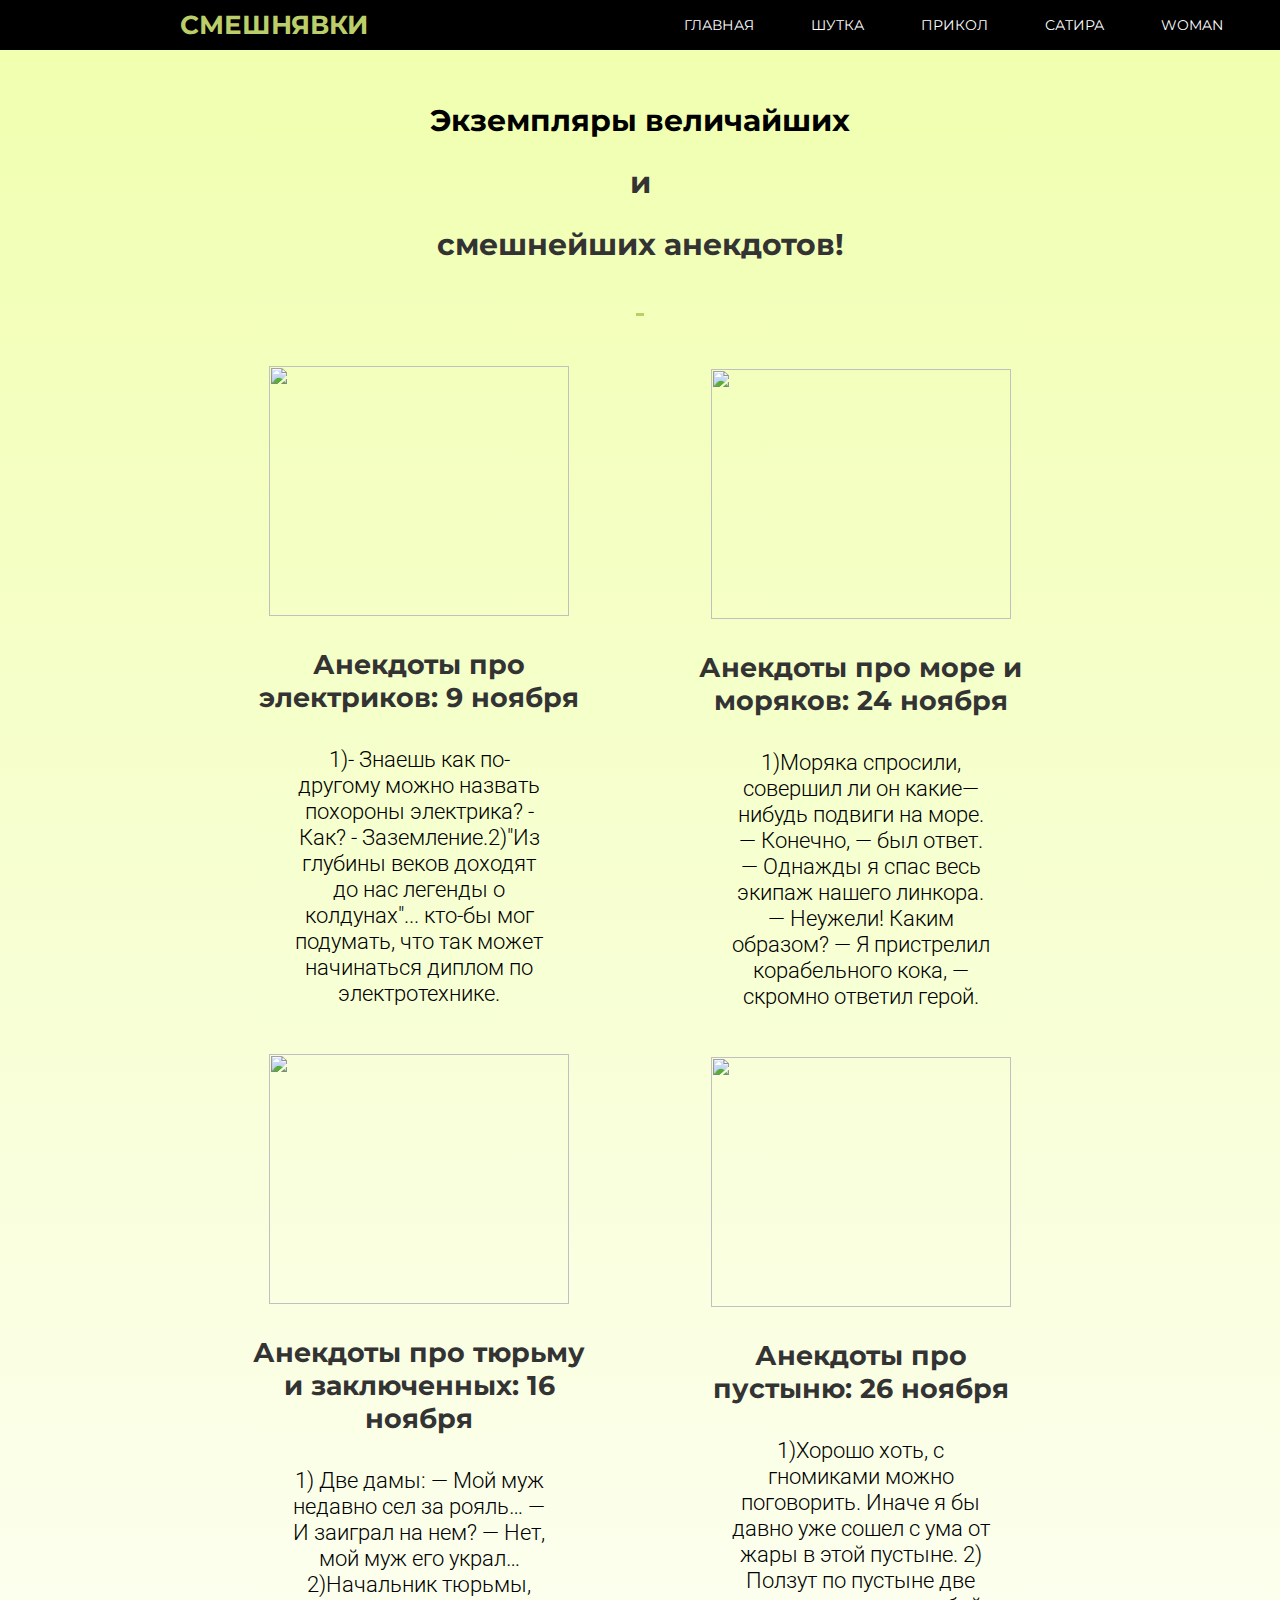
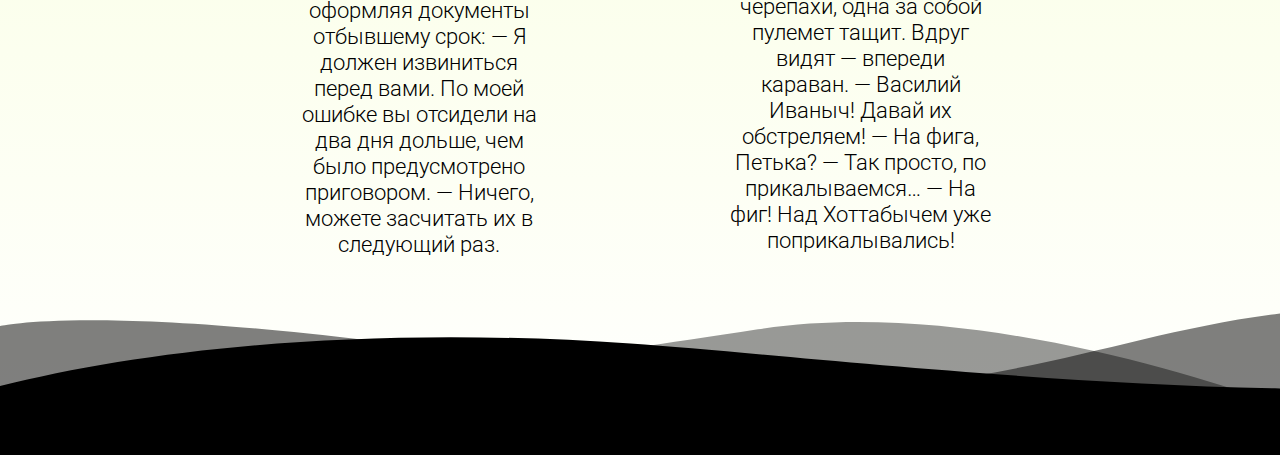
==== secondpageindex.html @ 89ee4f7d "первый этап" ====
<!DOCTYPE html>
<html lang="en">
<head>
    <meta charset="UTF-8">
    <meta name="viewport" content="width=device-width, initial-scale=1.0">
    <meta http-equiv="X-UA-Compatible" content="ie=edge">
    <link rel="stylesheet" href="Secondstyle.css">
    <link href="https://fonts.googleapis.com/css?family=Kaushan+Script|Montserrat:400,700|Roboto&display=swap" rel="stylesheet">
    <title>СМЕШНЯВКИ</title>
</head>
<body>

    <header>
        <nav class="navigation">
            <div id="logo">
                <a href="index.html">СМЕШНЯВКИ</a>
            </div>

            <ul class="links">
                <li><a href="index.html">ГЛАВНАЯ</a></li>
                <li><a href="#">ШУТКА</a></li>
                <li><a href="#">ПРИКОЛ</a></li>
                <li><a href="#">САТИРА</a></li>
                <li><a href="womenindex.html">WOMAN</a></li>
            </ul>
        </nav>
    </header>
    <div>
        <span class="small_head_text">Экземпляры величайших</span>
        <h2 class="big_text">и</h2>
        <h2 class="big_text">смешнейших анекдотов!</h2>
        <span class="underline"></span>
    </div>
    <div class="anecdotes">  
        <div class="first">
            <div class="joke">
                <img src="img/95_news_big-v1636382750.webp" alt="">
                <h3 class="name"> Анекдоты про электриков: 9 ноября</h3>
                <p class="about_joke">1)- Знаешь как по-другому можно назвать похороны электрика?
- Как?
- Заземление.2)"Из глубины веков доходят до нас легенды о колдунах"... кто-бы мог подумать, что так может начинаться диплом по электротехнике.</p class="about_joke">
            </div>
            <div class="joke">
                <img src="img/27_news_big-v1636985412.webp" alt="">
                <h3 class="name">Анекдоты про тюрьму и заключенных: 16 ноября</h3>
                <p class="about_joke">1) Две дамы: 

                    — Мой муж недавно сел за рояль… 
                    
                    — И заиграл на нем?
                    
                    — Нет, мой муж его украл… 
                2)Начальник тюрьмы, оформляя документы отбывшему срок:

                — Я должен извиниться перед вами. По моей ошибке вы отсидели на два дня дольше, чем было предусмотрено приговором.
                
                — Ничего, можете засчитать их в следующий раз.</p class="about_joke">
            </div>  
        </div>
        <div class="second">
            <div class="joke">
                <img src="img/58_news_big-v1637676492.webp" alt="">
                <h3 class="name">Анекдоты про море и моряков: 24 ноября</h3>
                <p class="about_joke">1)Моряка спросили, совершил ли он какие—нибудь подвиги на море.

                    — Конечно, — был ответ. — Однажды я спас весь экипаж нашего линкора.
                    
                    — Неужели! Каким образом?
                    
                    — Я пристрелил корабельного кока, — скромно ответил герой.
                    
                    
                  </p>
            </div>
            <div class="joke">
                <img src="img/68_news_big-v1637851342.webp" alt="">
                <h3 class="name">Анекдоты про пустыню: 26 ноября</h3>
                <p class="about_joke">1)Хорошо хоть, с гномиками можно поговорить. Иначе я бы давно уже сошел с ума от жары в этой пустыне.
                    
                    2) Ползут по пустыне две черепахи, одна за собой пулемет тащит. Вдруг видят — впереди караван.
                    
                    — Василий Иваныч! Давай их обстреляем!
                    
                    — На фига, Петька?
                    
                    — Так просто, по прикалываемся…
                    
                    — На фиг! Над Хоттабычем уже поприкалывались!</p class="about_joke">
            </div>
        </div>
    </div>
  <svg xmlns="http://www.w3.org/2000/svg" viewBox="0 0 100% 100" width="100%" xmlns:xlink="http://www.w3.org/1999//xlink">
        <g transform="translate(-578)">
            <path class="waves__wave waves__wave-footer-with-opacity" d="M0,74.3635517 C0,74.3635517 149.686491,112.453979 552.5,94.3635517 C955.313509,76.2731247 1085.21689,63.4466345 1336,24.3635517 C1586.78311,-14.7195311 1900,116 1900,116 L1900,684.363552 L0,684.363552 L0,74.3635517 Z" opacity="0.4"></path>
            <path class="waves__wave waves__wave-footer-with-opacity" d="M578,21 C578,21 700,-7.5 1130.5,61.7525987 C1561,131.005197 1663.21689,18.4672903 1914,3.21512382 C2164.78311,-12.0370427 2478,51.0201205 2478,51.0201205 L2478,292 L578,292 L578,21 Z" opacity="0.5"></path>
            <path class="waves__wave waves__wave--footer-primary" d="M578,81.0871789 C729,43 948.5,20.5 1208.5,38.5 C1468.5,56.5 2141,147 2478,10 C2478,159 2478,645.450731 2478,645.450731 L578,645.450731 C578,645.450731 578,129 578,81.0871789 Z"></path>
       </g>
 </svg>

    
</body>



</html>
---- Secondstyle.css ----
body {
    margin: 0%;
    min-width: 320px;
    background: linear-gradient(to top, #ffffff,#f0ffae );
}

#logo a {
    margin: 0px 0px 1em 180px;
    font-family: 'Montserrat', sans-serif;
    font-style: normal;
    font-weight: 700;
    color: #bbce6a;
    font-size: 26px;
    text-decoration: none;

}
.navigation {
    display: flex;
    flex-direction: row;
    justify-content: space-between;
    margin-bottom: 52px;
    width: 100%;
    background-color: black;
    align-items: center;
    
}

.links li a:hover {
    color: #bbce6a;
}

.links li a:after {
    background-color: #bbce6a;
    display: block;
    content: "";
    height: 3px;
    width: 0%;
    left: 50%;
    position: absolute;
    transition: .3s ease-in-out;
    transform: translateX(-50%);
    margin-top: 12px;
}
.links li a:hover:after,
.links li a:focus:after {
    width: 100%;
}

.links {
    display: flex;
    flex-direction: row;
    justify-content: flex-end;
    list-style-type: none;
}

.links li{
    margin-right: 57px;
}

.links li a{
    text-decoration: none;
    font-family: 'Montserrat', sans-serif;
    font-style: normal;
    font-weight: 400;
    font-size: 14px;
    color: #ffffff;
    position: relative;
} 
.small_head_text {
    display: flex;
    flex-direction: row;
    justify-content: center;
    align-items: center;
    font-family: 'Montserrat';
    font-style: normal;
    font-weight: 700;
    font-size: 30px;
    color: #000000;
}

.big_text {
    display: flex;
    flex-direction: row;
    justify-content: center;
    align-items: center;
    color: #333333;
    font-family: 'Montserrat';
    font-style: normal;
    font-weight: 700;
    font-size: 30px;
}

.underline {
    display: block;
    background-color: #bbce6a;
    height: 3px;
    margin: 50px 636px;

}
.anecdotes {
    display: flex;
    flex-direction: row;
    text-align: center;
    align-items: center;
    justify-content: center;
    width: 100%;
}
    
.joke{
    display: flex;
    flex-direction: column;
    text-align: center;
    align-items: center;
    justify-content: center;
    width: 100%;
}
.first, .second {
    display: flex;
    flex-direction: column;
    align-items: center;
    width: 280px;
}
.first {
    display: flex;
    flex-direction: column;
    justify-content: center;
    width: 28%;
    margin-right: 6.512%;
}

.second {
    display: flex;
    
    justify-content: center;
    flex-direction: column;
    width: 28%;
}


.name {
    font-family: 'Montserrat';
    font-weight: 700;
    font-size: 1.7rem;
    color: #333333;
    margin: 2rem 0rem;
}
@media only screen and (min-width: 550px) {
    .joke img {
        flex-direction: row;
        justify-content: space-between;
        align-items: flex-start;
        margin: 0% 6.5%;
    }
}
.joke img {
    width: 300px;
    height: 250px;
  
}

.about_joke {
    font-family: 'Roboto';
    font-weight: 300;
    font-size: 1.4rem;
    color: rgb(0, 0, 0);
    margin: 0rem 0rem 3rem 0rem;
    max-width: 73%;
}
.big_head_text_white {
    display: flex;
    flex-direction: row;
    justify-content: center;
    align-items: center;
    font-family: 'Montserrat', sans-serif;
    font-style: normal;
    font-weight: 700;
    font-size: 40px;
    color: #bbce6a;
    margin-bottom: 25px;
}
.contact {
    width: 100%;
    height: 560px;

    background-image: url(./img/land.png);
    background-repeat: no-repeat;
    background-position: bottom right;
    padding-top: 110px;
    display: flex;
    flex-direction: column;
    align-items: center;

}
.data {
    display: flex;
    flex-direction: row;
    justify-content: space-between;
    width: 978px;
    height: 204px;
}

.personal_data {
    display: flex;
    flex-direction: column;
    justify-content: space-between;
    height: 204px;
}

.personal_data input {
    height: 50px;
    width: 455px;
    border-radius: 5px;
    color: #bbbbbb;
    font-size: 14px;  
}

.message textarea {
    width: 455px;
    height: 189px;
    border-radius: 5px;
    color: #bbbbbb;
    font-family: 'Montserrat', sans-serif;
    font-weight: 700;
    font-size: 14px;
    padding: 15px 0px 0px 20px;
    border: none;
}

.data input {
    color: #bbbbbb;
    font-family: 'Montserrat', sans-serif;
    font-weight: 700;
    padding-left: 20px;
    border: none;
}

.send_message {
    display: flex;
    justify-content: center;
    flex-direction: row;
}

.send_message button {
    background-color:#bbce6a ;
    border: 1px solid #bbce6a;
    color: #ffffff;
    font-family: 'Montserrat', sans-serif;
    font-weight: 700;
    font-size: 18px;
    width: 240px;
    height: 65px;
    border-radius: 3px;
    margin-top: 30px;
    cursor: pointer
}
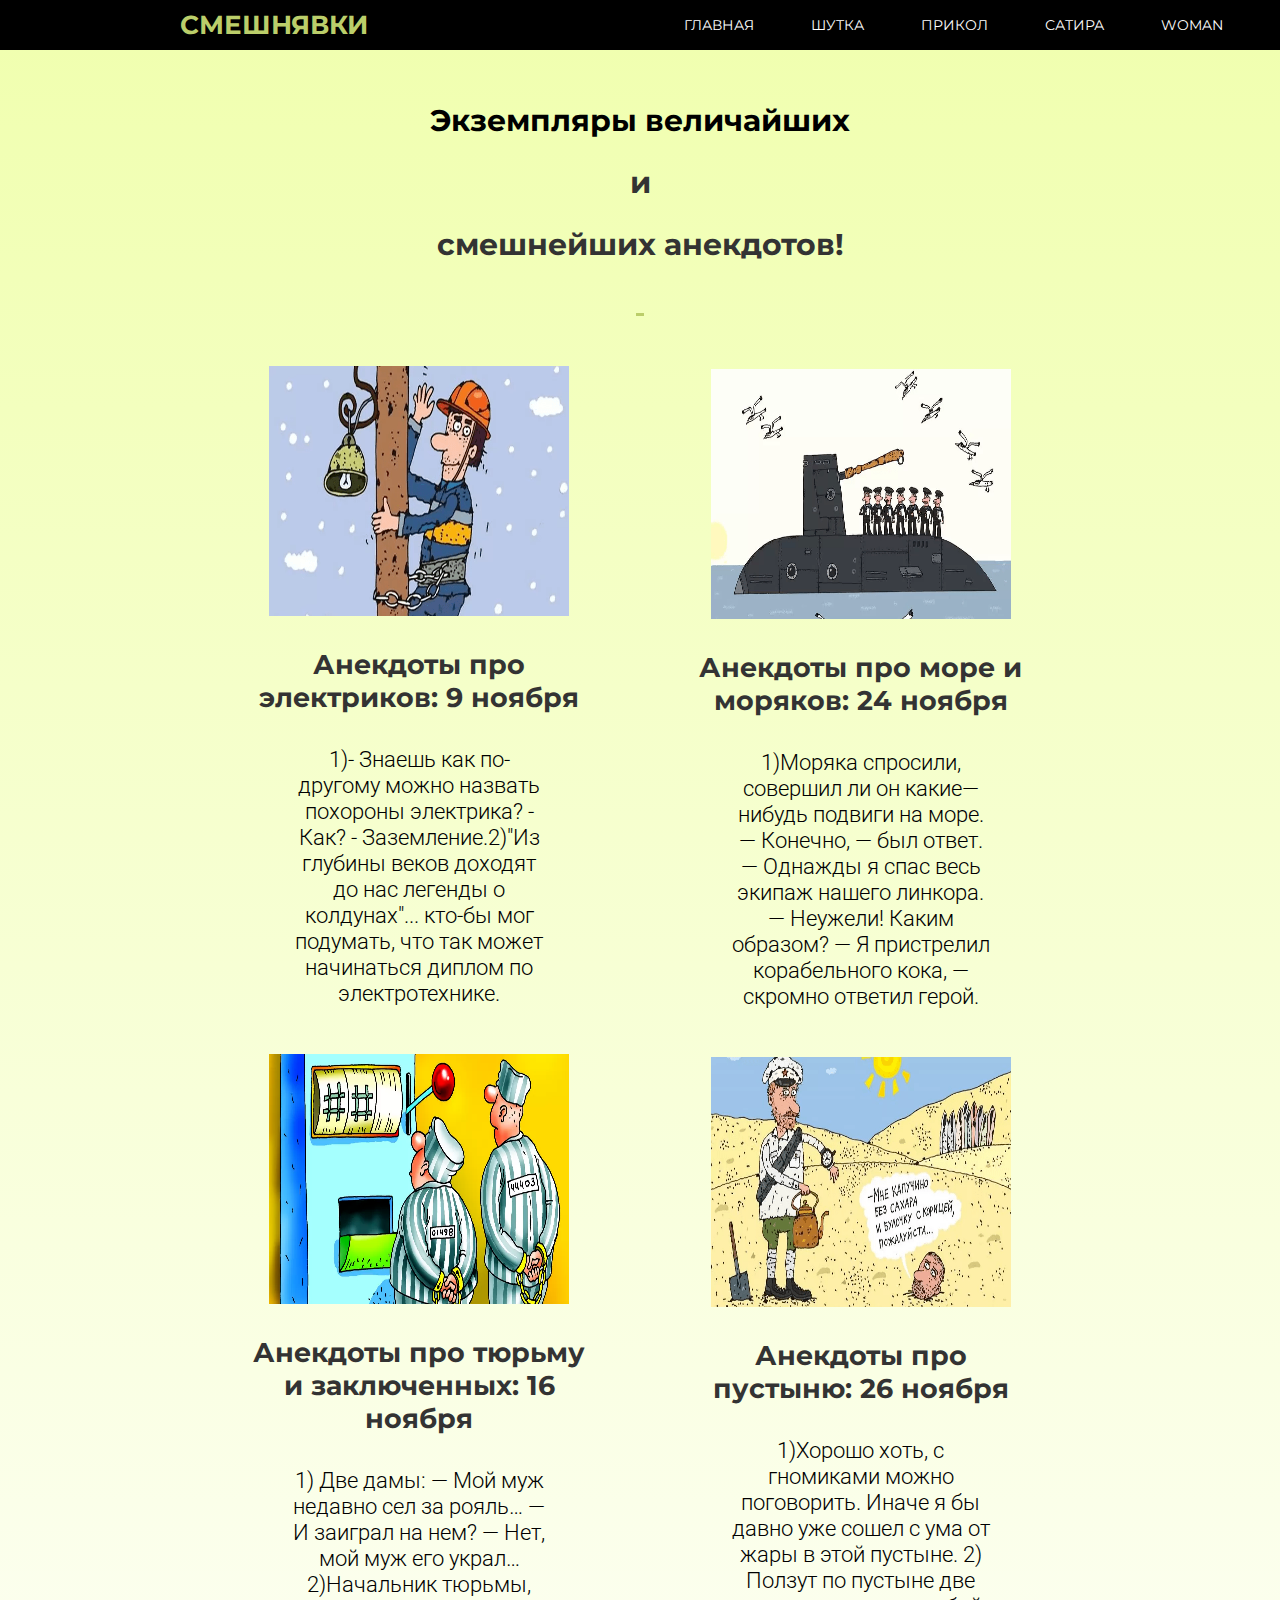
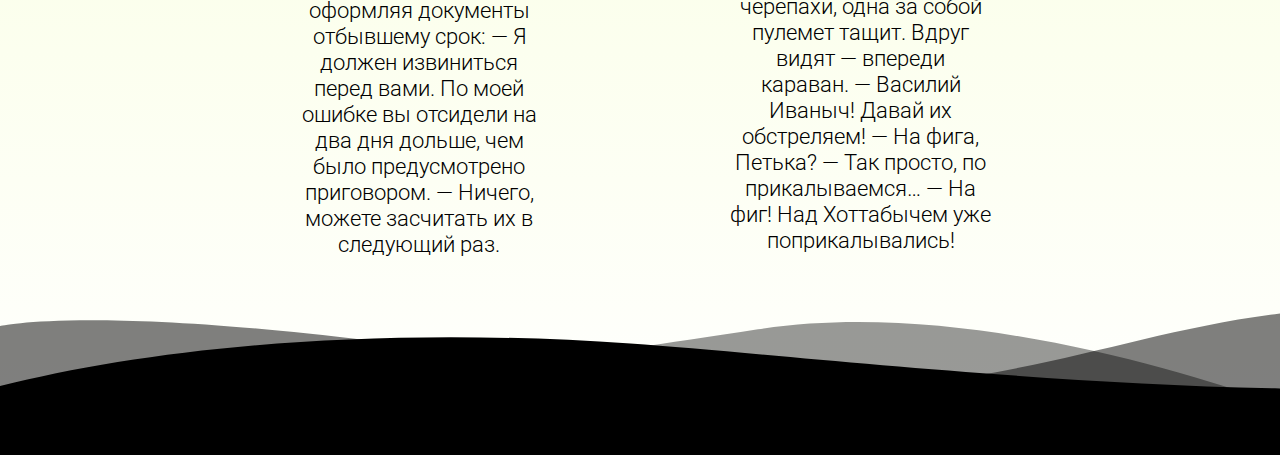
==== commit 0022092f: "Update secondpageindex.html" ====
--- a/secondpageindex.html
+++ b/secondpageindex.html
@@ -34,14 +34,14 @@
     <div class="anecdotes">  
         <div class="first">
             <div class="joke">
-                <img src="img/95_news_big-v1636382750.webp" alt="">
+                <img src="img/95_news_big-v1636382750.png" alt="">
                 <h3 class="name"> Анекдоты про электриков: 9 ноября</h3>
                 <p class="about_joke">1)- Знаешь как по-другому можно назвать похороны электрика?
 - Как?
 - Заземление.2)"Из глубины веков доходят до нас легенды о колдунах"... кто-бы мог подумать, что так может начинаться диплом по электротехнике.</p class="about_joke">
             </div>
             <div class="joke">
-                <img src="img/27_news_big-v1636985412.webp" alt="">
+                <img src="img/27_news_big-v1636985412.png" alt="">
                 <h3 class="name">Анекдоты про тюрьму и заключенных: 16 ноября</h3>
                 <p class="about_joke">1) Две дамы: 
 
@@ -59,7 +59,7 @@
         </div>
         <div class="second">
             <div class="joke">
-                <img src="img/58_news_big-v1637676492.webp" alt="">
+                <img src="img/58_news_big-v1637676492.png" alt="">
                 <h3 class="name">Анекдоты про море и моряков: 24 ноября</h3>
                 <p class="about_joke">1)Моряка спросили, совершил ли он какие—нибудь подвиги на море.
 
@@ -73,7 +73,7 @@
                   </p>
             </div>
             <div class="joke">
-                <img src="img/68_news_big-v1637851342.webp" alt="">
+                <img src="img/68_news_big-v1637851342.png" alt="">
                 <h3 class="name">Анекдоты про пустыню: 26 ноября</h3>
                 <p class="about_joke">1)Хорошо хоть, с гномиками можно поговорить. Иначе я бы давно уже сошел с ума от жары в этой пустыне.
                     
